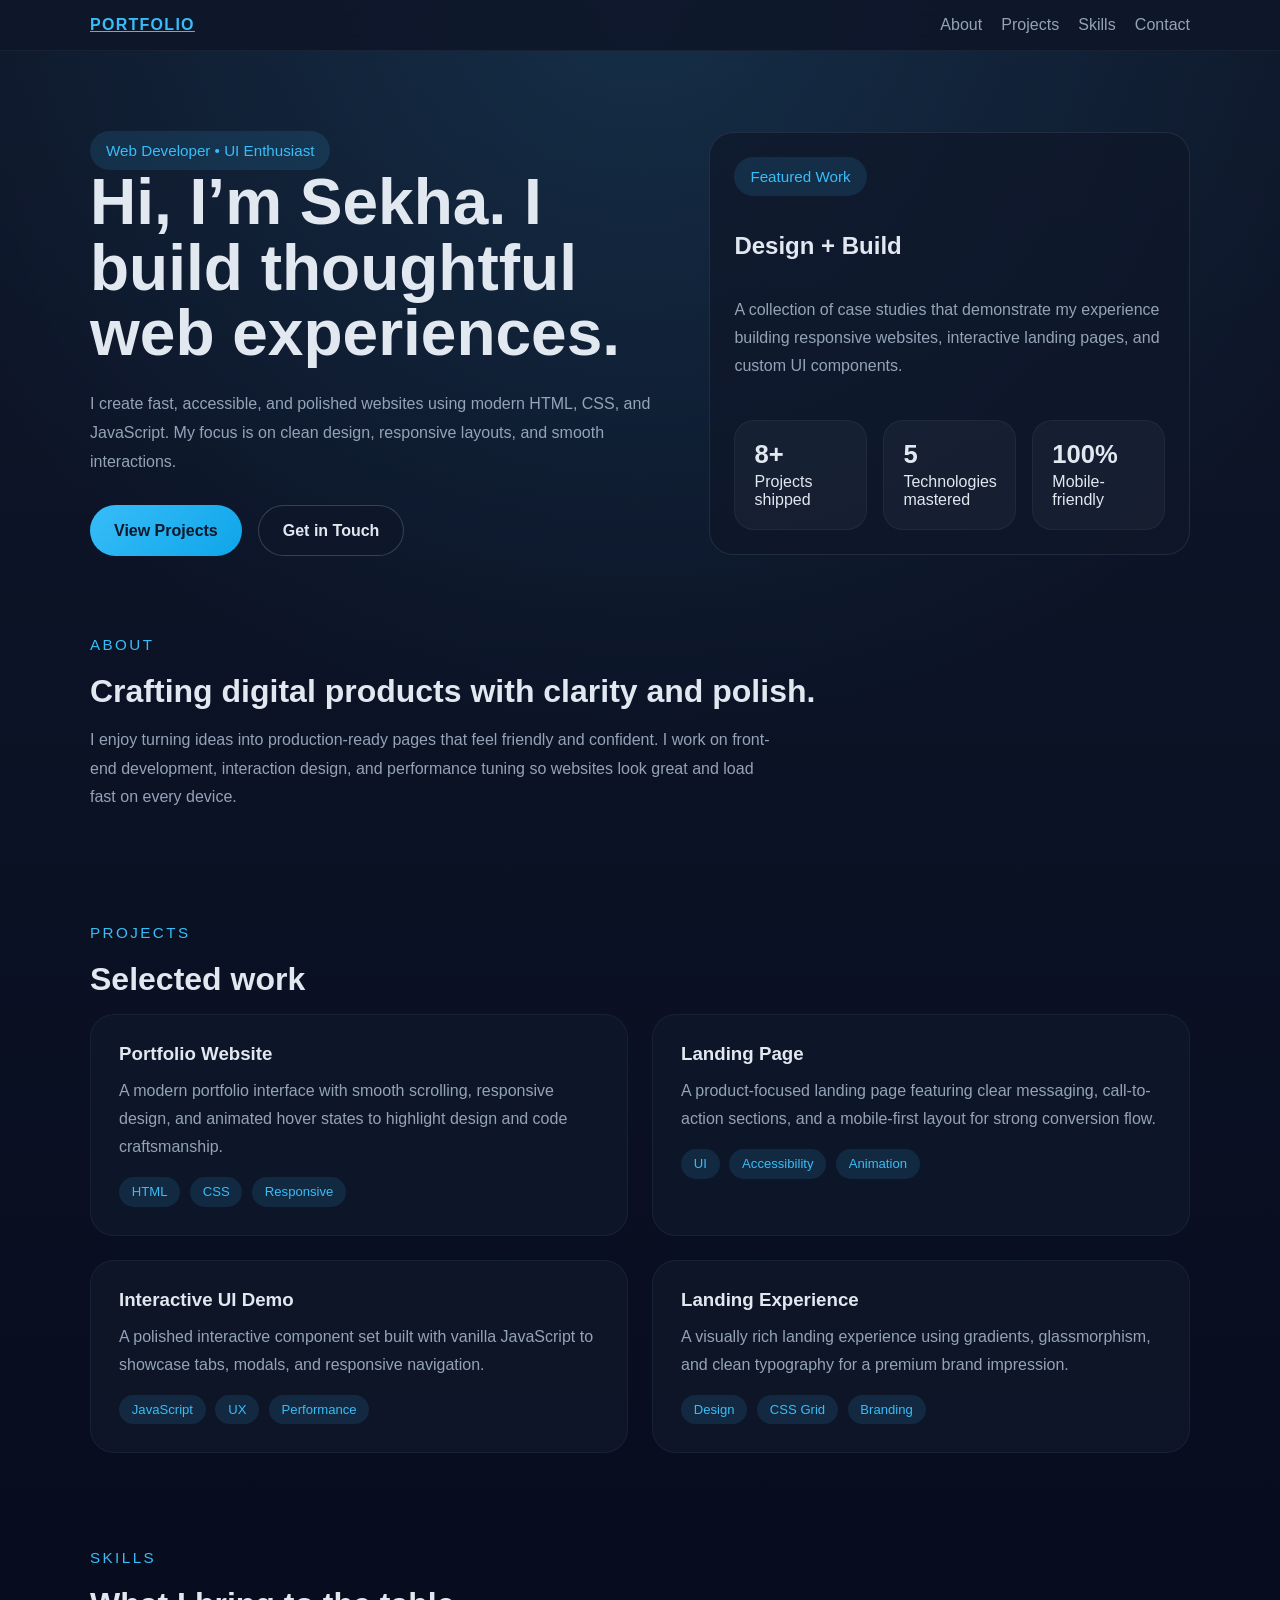
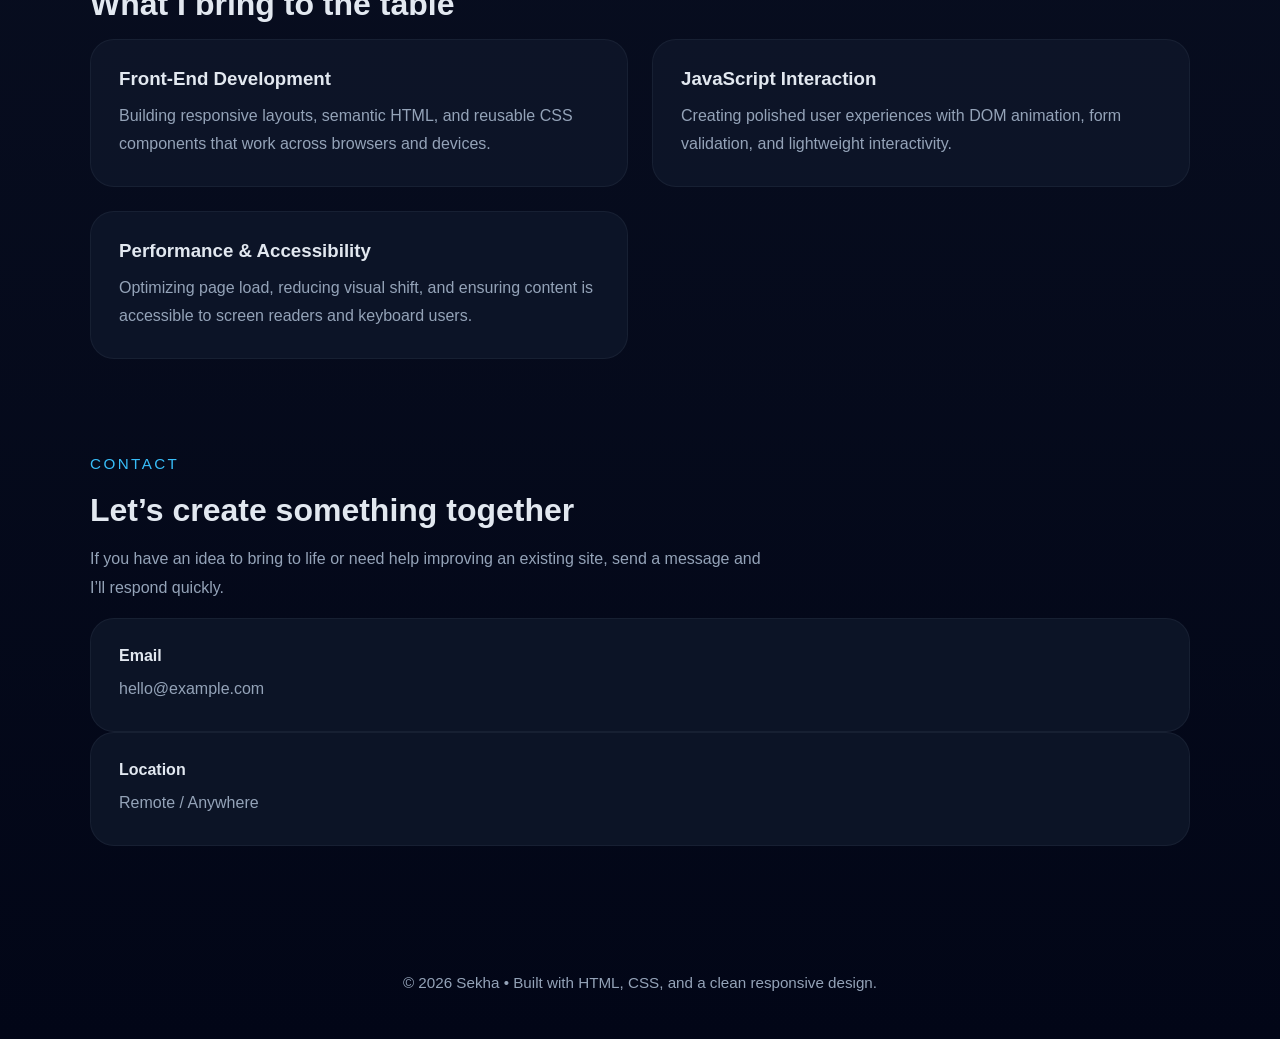
==== portfolio.html @ 9c3f37aa "Create portfolio.html portfolio(visual studio ai build)" ====
﻿<!DOCTYPE html>
<html lang="en">
<head>
    <meta charset="UTF-8">
    <meta name="viewport" content="width=device-width, initial-scale=1.0">
    <title>Portfolio | Web Developer</title>
    <style>
        :root {
            --bg: #0f172a;
            --surface: #111827;
            --text: #e2e8f0;
            --muted: #94a3b8;
            --accent: #38bdf8;
            --accent-strong: #0ea5e9;
            --border: rgba(148, 163, 184, 0.2);
            font-size: 16px;
            scroll-behavior: smooth;
        }

        * {
            box-sizing: border-box;
        }

        body {
            margin: 0;
            font-family: "Inter", "Segoe UI", sans-serif;
            background: radial-gradient(circle at top, rgba(56, 189, 248, 0.14), transparent 28%),
                        linear-gradient(180deg, #0f172a 0%, #020617 100%);
            color: var(--text);
            min-height: 100vh;
        }

        img {
            max-width: 100%;
            display: block;
        }

        header {
            position: sticky;
            top: 0;
            z-index: 10;
            background: rgba(15, 23, 42, 0.9);
            border-bottom: 1px solid rgba(148, 163, 184, 0.08);
            backdrop-filter: blur(12px);
        }

        .container {
            width: min(1100px, calc(100% - 2rem));
            margin: 0 auto;
            padding: 1rem 0 3rem;
        }

        .nav {
            display: flex;
            align-items: center;
            justify-content: space-between;
            gap: 1rem;
            padding: 1rem 0;
        }

        .brand {
            font-weight: 700;
            letter-spacing: 0.08em;
            text-transform: uppercase;
            color: var(--accent);
        }

        .nav-links {
            display: flex;
            gap: 1.2rem;
            flex-wrap: wrap;
        }

        .nav-links a {
            color: var(--muted);
            text-decoration: none;
            transition: color 0.2s ease;
        }

        .nav-links a:hover {
            color: var(--text);
        }

        .hero {
            display: grid;
            grid-template-columns: 1fr;
            gap: 2rem;
            align-items: center;
            padding: 4rem 0 2rem;
        }

        .hero-content {
            max-width: 620px;
        }

        h1 {
            font-size: clamp(2.5rem, 5vw, 4rem);
            margin: 0;
            line-height: 1.02;
        }

        .hero-subtitle {
            margin: 1.5rem 0 1.8rem;
            max-width: 38rem;
            color: var(--muted);
            line-height: 1.8;
        }

        .cta-group {
            display: flex;
            flex-wrap: wrap;
            gap: 1rem;
        }

        .button,
        .button-secondary {
            display: inline-flex;
            align-items: center;
            justify-content: center;
            padding: 0.95rem 1.5rem;
            border-radius: 999px;
            font-weight: 600;
            text-decoration: none;
            transition: transform 0.2s ease, background-color 0.2s ease;
        }

        .button {
            background: linear-gradient(135deg, var(--accent), var(--accent-strong));
            color: #0f172a;
        }

        .button:hover {
            transform: translateY(-2px);
        }

        .button-secondary {
            border: 1px solid rgba(148, 163, 184, 0.3);
            color: var(--text);
            background: rgba(15, 23, 42, 0.75);
        }

        .hero-visual {
            border: 1px solid rgba(148, 163, 184, 0.15);
            border-radius: 1.5rem;
            padding: 1.5rem;
            background: rgba(15, 23, 42, 0.75);
        }

        .profile-card {
            display: grid;
            gap: 1rem;
        }

        .profile-badge {
            display: inline-flex;
            align-items: center;
            gap: 0.6rem;
            padding: 0.7rem 1rem;
            border-radius: 999px;
            background: rgba(56, 189, 248, 0.12);
            color: var(--accent);
            font-size: 0.95rem;
            width: fit-content;
        }

        .profile-stats {
            display: grid;
            grid-template-columns: repeat(3, minmax(0, 1fr));
            gap: 1rem;
            margin-top: 1.5rem;
        }

        .stat {
            padding: 1.2rem;
            border-radius: 1.25rem;
            background: rgba(148, 163, 184, 0.06);
            border: 1px solid rgba(148, 163, 184, 0.08);
        }

        .stat strong {
            display: block;
            font-size: 1.6rem;
            color: var(--text);
            margin-bottom: 0.25rem;
        }

        .section-title {
            display: flex;
            align-items: center;
            gap: 0.75rem;
            margin-bottom: 1.25rem;
            color: var(--accent);
            font-size: 0.95rem;
            text-transform: uppercase;
            letter-spacing: 0.16em;
        }

        section {
            padding: 3rem 0;
        }

        .section-heading {
            margin: 0 0 1rem;
            font-size: clamp(1.7rem, 2.5vw, 2.6rem);
        }

        .section-copy {
            max-width: 43rem;
            color: var(--muted);
            line-height: 1.8;
        }

        .grid-2 {
            display: grid;
            gap: 1.5rem;
        }

        .project-card,
        .skill-card,
        .contact-card {
            background: rgba(15, 23, 42, 0.85);
            border: 1px solid rgba(148, 163, 184, 0.08);
            border-radius: 1.5rem;
            padding: 1.75rem;
            transition: transform 0.2s ease, border-color 0.2s ease;
        }

        .project-card:hover,
        .skill-card:hover,
        .contact-card:hover {
            transform: translateY(-5px);
            border-color: rgba(56, 189, 248, 0.3);
        }

        .project-card h3,
        .skill-card h3 {
            margin: 0 0 0.75rem;
        }

        .project-copy,
        .skill-copy {
            margin: 0;
            color: var(--muted);
            line-height: 1.75;
        }

        .project-tags {
            display: flex;
            flex-wrap: wrap;
            gap: 0.6rem;
            margin-top: 1rem;
        }

        .tag {
            font-size: 0.82rem;
            padding: 0.45rem 0.8rem;
            border-radius: 999px;
            background: rgba(56, 189, 248, 0.12);
            color: var(--accent);
        }

        .skills-grid {
            grid-template-columns: repeat(3, minmax(0, 1fr));
        }

        .contact-grid {
            grid-template-columns: repeat(2, minmax(0, 1fr));
        }

        .contact-card strong {
            display: block;
            margin-bottom: 0.6rem;
            color: var(--text);
        }

        footer {
            padding: 2rem 0 3rem;
            color: var(--muted);
            font-size: 0.95rem;
            text-align: center;
        }

        @media (min-width: 900px) {
            .hero {
                grid-template-columns: 1.1fr 0.9fr;
            }

            .profile-stats {
                grid-template-columns: repeat(3, minmax(0, 1fr));
            }

            .grid-2 {
                grid-template-columns: repeat(2, minmax(0, 1fr));
            }
        }

        @media (max-width: 720px) {
            .nav {
                flex-direction: column;
                align-items: flex-start;
            }

            .hero {
                padding-top: 2.5rem;
            }

            .profile-stats,
            .skills-grid,
            .contact-grid {
                grid-template-columns: 1fr;
            }
        }
    </style>
</head>
<body>
    <header>
        <div class="container nav">
            <a class="brand" href="#home">Portfolio</a>
            <nav class="nav-links">
                <a href="#about">About</a>
                <a href="#projects">Projects</a>
                <a href="#skills">Skills</a>
                <a href="#contact">Contact</a>
            </nav>
        </div>
    </header>

    <main class="container">
        <section class="hero" id="home">
            <div class="hero-content">
                <span class="profile-badge">Web Developer • UI Enthusiast</span>
                <h1>Hi, I’m Sekha. I build thoughtful web experiences.</h1>
                <p class="hero-subtitle">I create fast, accessible, and polished websites using modern HTML, CSS, and JavaScript. My focus is on clean design, responsive layouts, and smooth interactions.</p>
                <div class="cta-group">
                    <a class="button" href="#projects">View Projects</a>
                    <a class="button-secondary" href="#contact">Get in Touch</a>
                </div>
            </div>

            <aside class="hero-visual profile-card">
                <div class="profile-badge">Featured Work</div>
                <h2>Design + Build</h2>
                <p class="project-copy">A collection of case studies that demonstrate my experience building responsive websites, interactive landing pages, and custom UI components.</p>

                <div class="profile-stats">
                    <div class="stat">
                        <strong>8+</strong>
                        Projects shipped
                    </div>
                    <div class="stat">
                        <strong>5</strong>
                        Technologies mastered
                    </div>
                    <div class="stat">
                        <strong>100%</strong>
                        Mobile-friendly
                    </div>
                </div>
            </aside>
        </section>

        <section id="about">
            <div class="section-title">About</div>
            <h2 class="section-heading">Crafting digital products with clarity and polish.</h2>
            <p class="section-copy">I enjoy turning ideas into production-ready pages that feel friendly and confident. I work on front-end development, interaction design, and performance tuning so websites look great and load fast on every device.</p>
        </section>

        <section id="projects">
            <div class="section-title">Projects</div>
            <h2 class="section-heading">Selected work</h2>
            <div class="grid-2">
                <article class="project-card">
                    <h3>Portfolio Website</h3>
                    <p class="project-copy">A modern portfolio interface with smooth scrolling, responsive design, and animated hover states to highlight design and code craftsmanship.</p>
                    <div class="project-tags">
                        <span class="tag">HTML</span>
                        <span class="tag">CSS</span>
                        <span class="tag">Responsive</span>
                    </div>
                </article>
                <article class="project-card">
                    <h3>Landing Page</h3>
                    <p class="project-copy">A product-focused landing page featuring clear messaging, call-to-action sections, and a mobile-first layout for strong conversion flow.</p>
                    <div class="project-tags">
                        <span class="tag">UI</span>
                        <span class="tag">Accessibility</span>
                        <span class="tag">Animation</span>
                    </div>
                </article>
                <article class="project-card">
                    <h3>Interactive UI Demo</h3>
                    <p class="project-copy">A polished interactive component set built with vanilla JavaScript to showcase tabs, modals, and responsive navigation.</p>
                    <div class="project-tags">
                        <span class="tag">JavaScript</span>
                        <span class="tag">UX</span>
                        <span class="tag">Performance</span>
                    </div>
                </article>
                <article class="project-card">
                    <h3>Landing Experience</h3>
                    <p class="project-copy">A visually rich landing experience using gradients, glassmorphism, and clean typography for a premium brand impression.</p>
                    <div class="project-tags">
                        <span class="tag">Design</span>
                        <span class="tag">CSS Grid</span>
                        <span class="tag">Branding</span>
                    </div>
                </article>
            </div>
        </section>

        <section id="skills">
            <div class="section-title">Skills</div>
            <h2 class="section-heading">What I bring to the table</h2>
            <div class="skills-grid grid-2">
                <article class="skill-card">
                    <h3>Front-End Development</h3>
                    <p class="skill-copy">Building responsive layouts, semantic HTML, and reusable CSS components that work across browsers and devices.</p>
                </article>
                <article class="skill-card">
                    <h3>JavaScript Interaction</h3>
                    <p class="skill-copy">Creating polished user experiences with DOM animation, form validation, and lightweight interactivity.</p>
                </article>
                <article class="skill-card">
                    <h3>Performance & Accessibility</h3>
                    <p class="skill-copy">Optimizing page load, reducing visual shift, and ensuring content is accessible to screen readers and keyboard users.</p>
                </article>
            </div>
        </section>

        <section id="contact">
            <div class="section-title">Contact</div>
            <h2 class="section-heading">Let’s create something together</h2>
            <p class="section-copy">If you have an idea to bring to life or need help improving an existing site, send a message and I’ll respond quickly.</p>
            <div class="contact-grid">
                <article class="contact-card">
                    <strong>Email</strong>
                    <p class="skill-copy">hello@example.com</p>
                </article>
                <article class="contact-card">
                    <strong>Location</strong>
                    <p class="skill-copy">Remote / Anywhere</p>
                </article>
            </div>
        </section>
    </main>

    <footer>
        © 2026 Sekha • Built with HTML, CSS, and a clean responsive design.
    </footer>
</body>
</html>
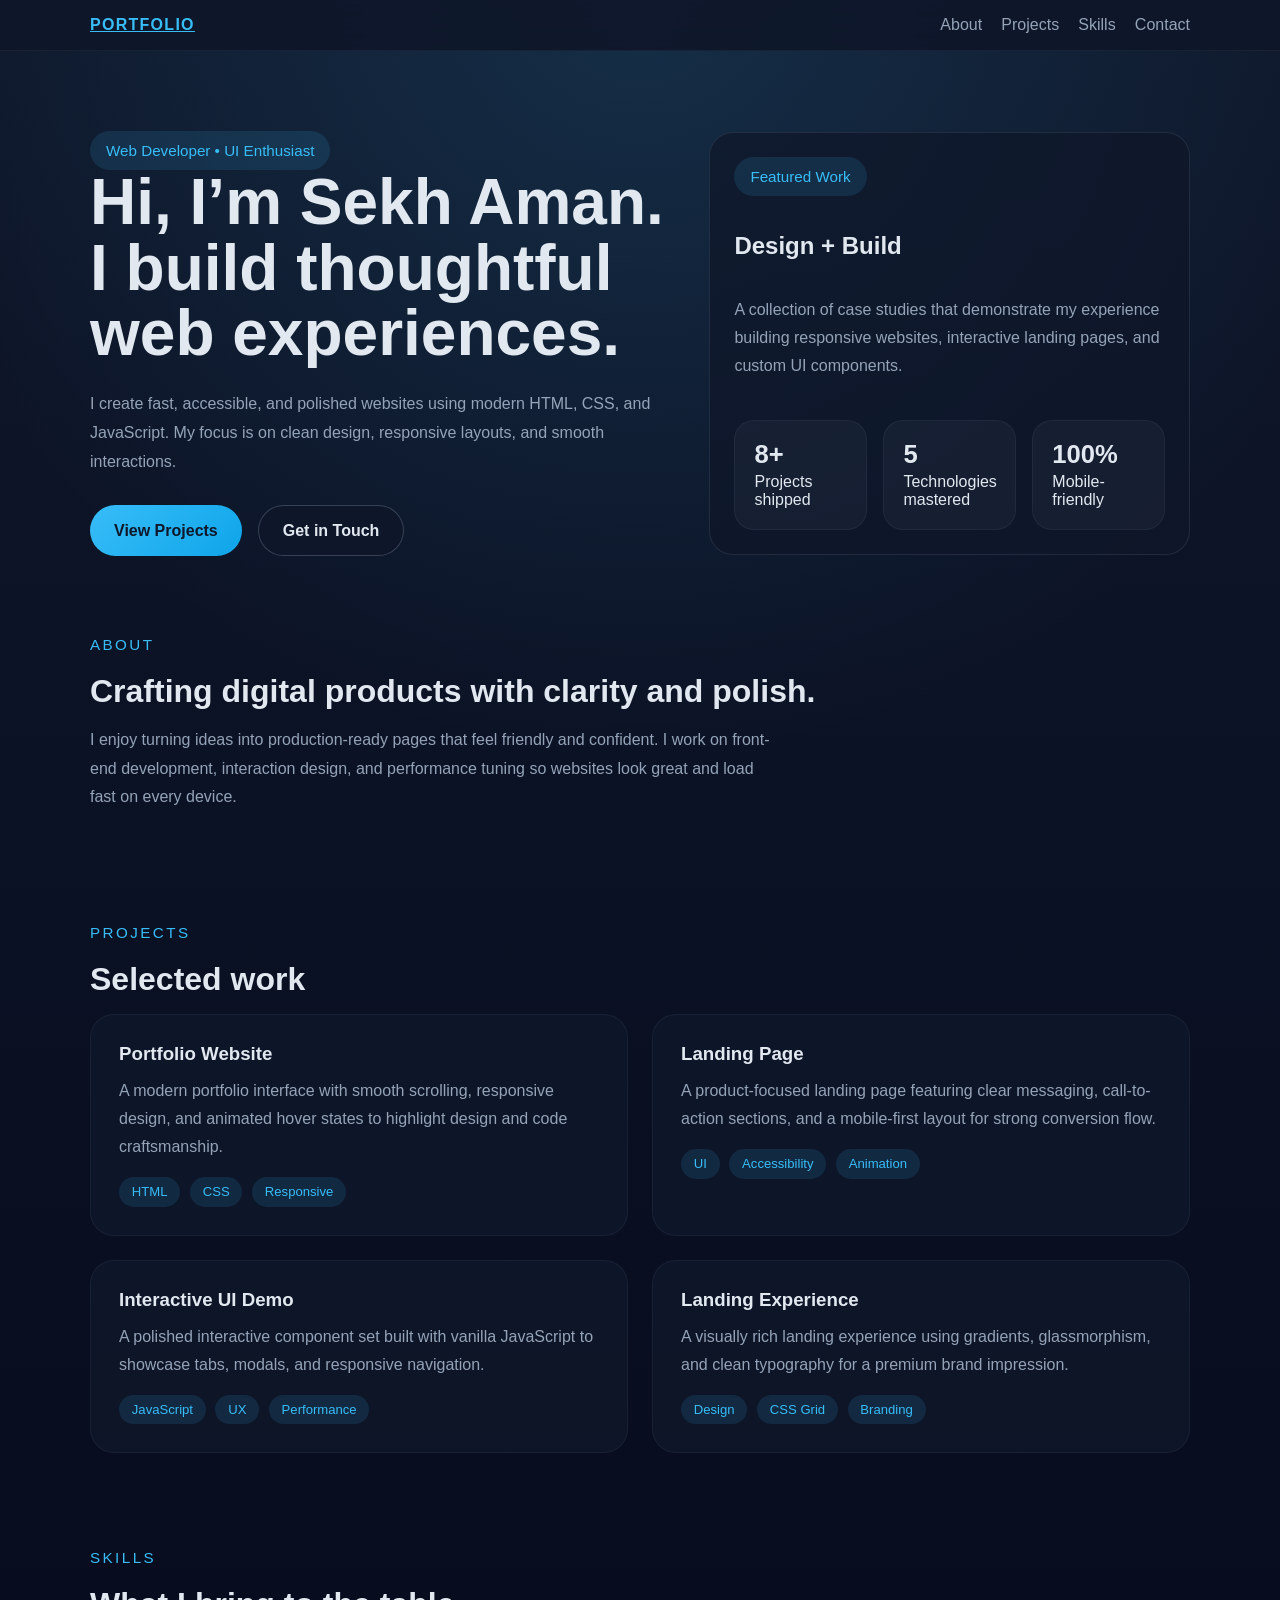
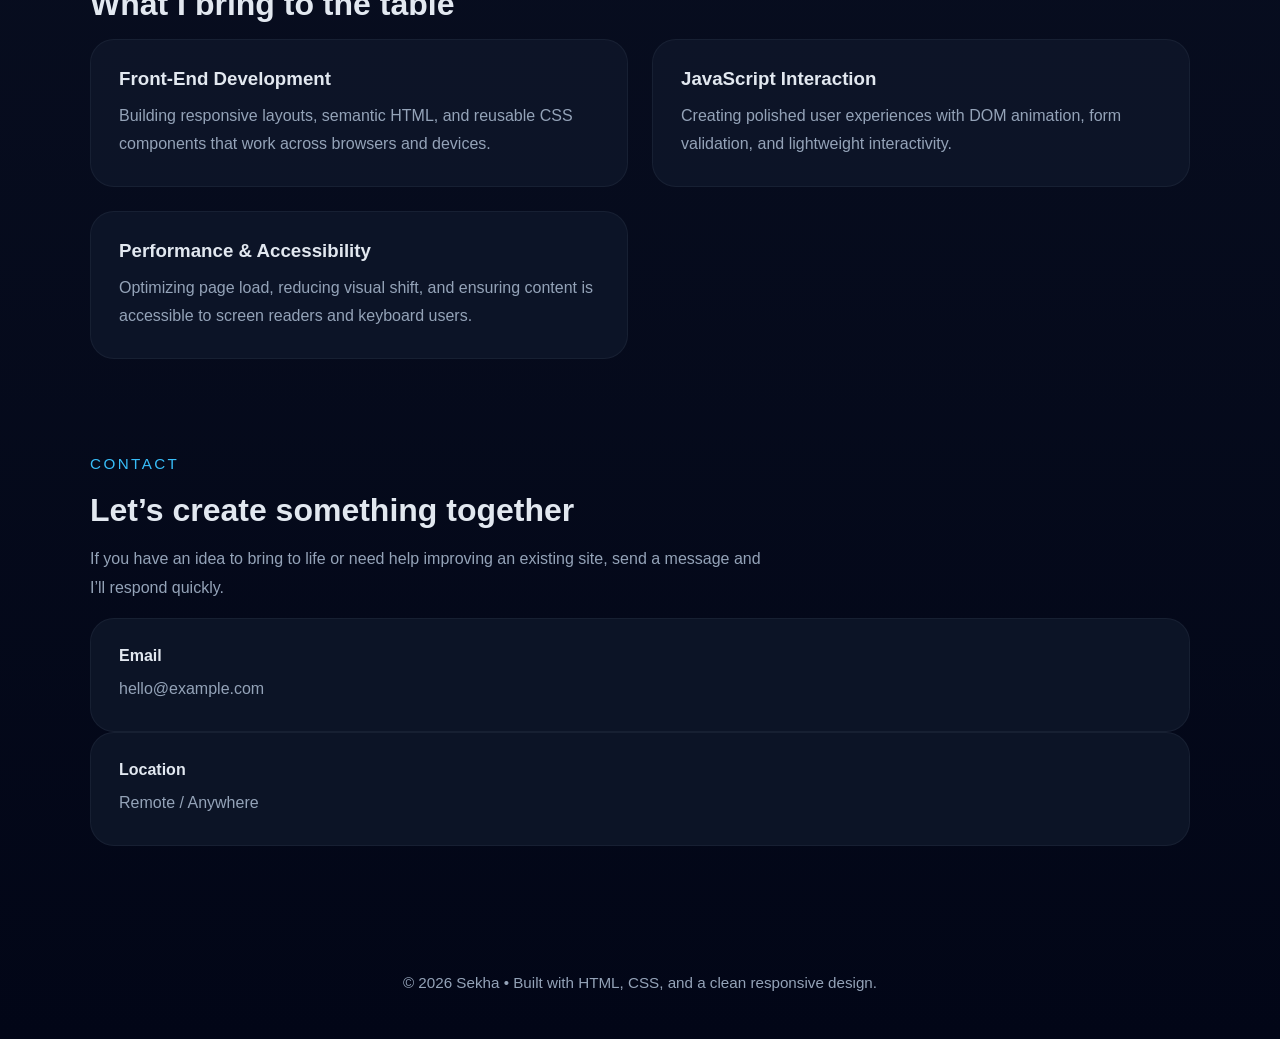
==== commit e5bd18d8: "school management dash board" ====
--- a/portfolio.html
+++ b/portfolio.html
@@ -329,7 +329,7 @@
         <section class="hero" id="home">
             <div class="hero-content">
                 <span class="profile-badge">Web Developer • UI Enthusiast</span>
-                <h1>Hi, I’m Sekha. I build thoughtful web experiences.</h1>
+                <h1>Hi, I’m Sekh Aman. I build thoughtful web experiences.</h1>
                 <p class="hero-subtitle">I create fast, accessible, and polished websites using modern HTML, CSS, and JavaScript. My focus is on clean design, responsive layouts, and smooth interactions.</p>
                 <div class="cta-group">
                     <a class="button" href="#projects">View Projects</a>
